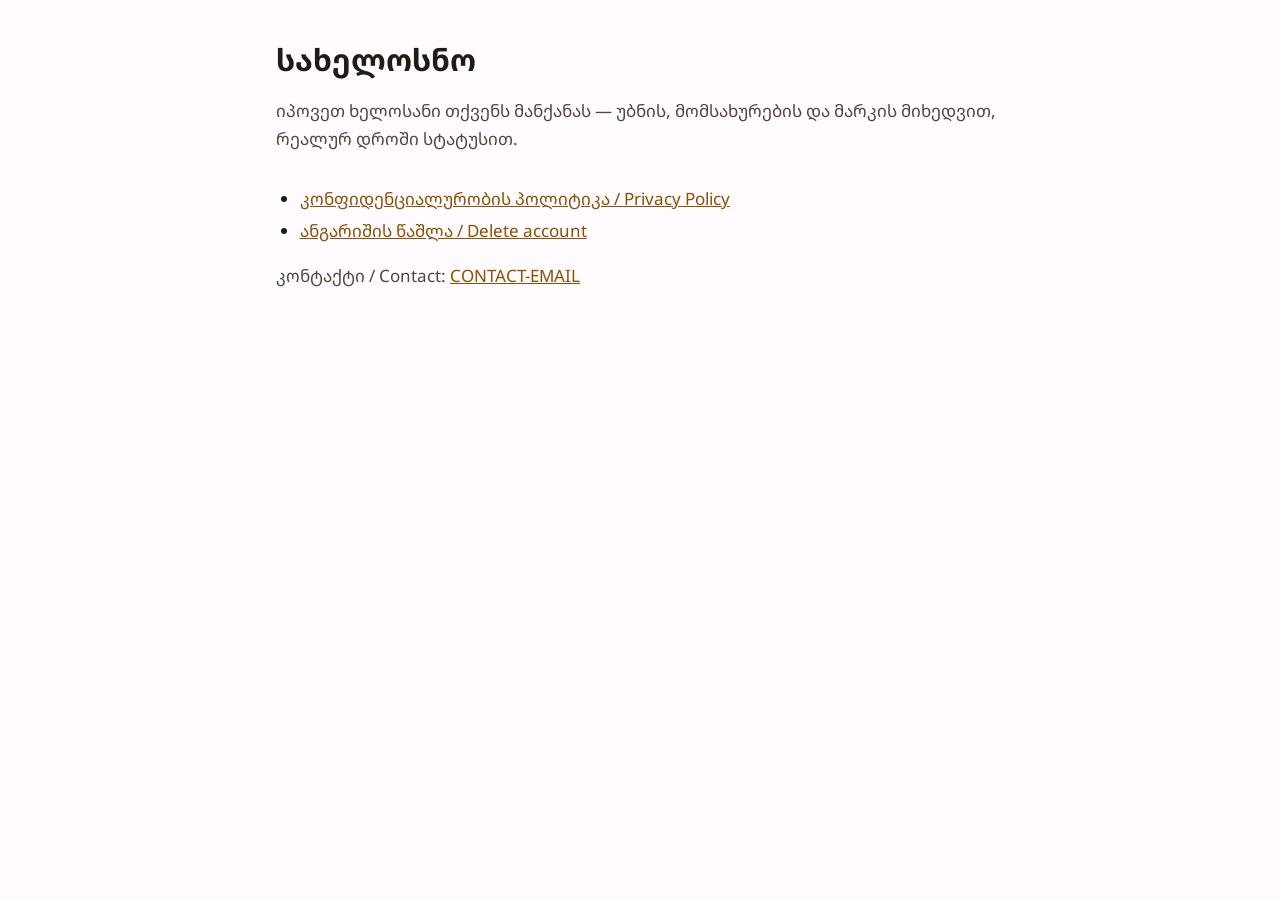
==== index.html @ 9fb82072 "Add privacy policy and account deletion pages - site/: bilingual (Georgian/English) privacy policy, " ====
<!doctype html>
<html lang="ka">
<head>
  <meta charset="utf-8">
  <meta name="viewport" content="width=device-width, initial-scale=1">
  <title>სახელოსნო</title>
  <meta name="description" content="სახელოსნო — იპოვეთ ხელოსანი თქვენს მანქანას საქართველოში">
  <link rel="preconnect" href="https://fonts.googleapis.com">
  <link rel="preconnect" href="https://fonts.gstatic.com" crossorigin>
  <link href="https://fonts.googleapis.com/css2?family=Noto+Sans+Georgian:wght@400;600;700&display=swap" rel="stylesheet">
  <link rel="stylesheet" href="style.css">
</head>
<body>
<main>
  <header>
    <h1>სახელოსნო</h1>
    <p class="muted">იპოვეთ ხელოსანი თქვენს მანქანას — უბნის, მომსახურების და მარკის მიხედვით, რეალურ დროში სტატუსით.</p>
  </header>
  <ul>
    <li><a href="privacy.html">კონფიდენციალურობის პოლიტიკა / Privacy Policy</a></li>
    <li><a href="delete-account.html">ანგარიშის წაშლა / Delete account</a></li>
  </ul>
  <p class="muted">კონტაქტი / Contact: <a href="mailto:CONTACT-EMAIL">CONTACT-EMAIL</a></p>
</main>
</body>
</html>
---- style.css ----
:root {
  --bg: #fffbff;
  --surface: #f6eee7;
  --text: #1f1b16;
  --muted: #51453a;
  --primary: #8b5000;
  --border: #d5c4b5;
  color-scheme: light dark;
}

@media (prefers-color-scheme: dark) {
  :root {
    --bg: #1f1b16;
    --surface: #2b251f;
    --text: #ece0d6;
    --muted: #d5c4b5;
    --primary: #ffb870;
    --border: #51453a;
  }
}

* {
  box-sizing: border-box;
}

body {
  margin: 0;
  background: var(--bg);
  color: var(--text);
  font-family: 'Noto Sans Georgian', system-ui, -apple-system, 'Segoe UI', sans-serif;
  font-size: 17px;
  line-height: 1.65;
}

main {
  max-width: 760px;
  margin: 0 auto;
  padding: 32px 16px 64px;
}

header {
  margin-bottom: 32px;
}

.brand {
  color: var(--primary);
  font-weight: 700;
  text-decoration: none;
}

h1 {
  font-size: 1.9rem;
  line-height: 1.3;
  margin: 8px 0 4px;
}

h2 {
  font-size: 1.25rem;
  margin: 32px 0 8px;
}

.updated,
.muted {
  color: var(--muted);
}

a {
  color: var(--primary);
}

ul,
ol {
  padding-left: 1.4em;
}

li {
  margin: 4px 0;
}

.card {
  background: var(--surface);
  border-radius: 16px;
  padding: 16px 20px;
  margin: 16px 0;
}

.lang-switch {
  display: flex;
  gap: 12px;
  margin-top: 12px;
}

hr {
  border: none;
  border-top: 1px solid var(--border);
  margin: 56px 0 32px;
}

footer {
  margin-top: 48px;
  color: var(--muted);
  font-size: 0.9rem;
}
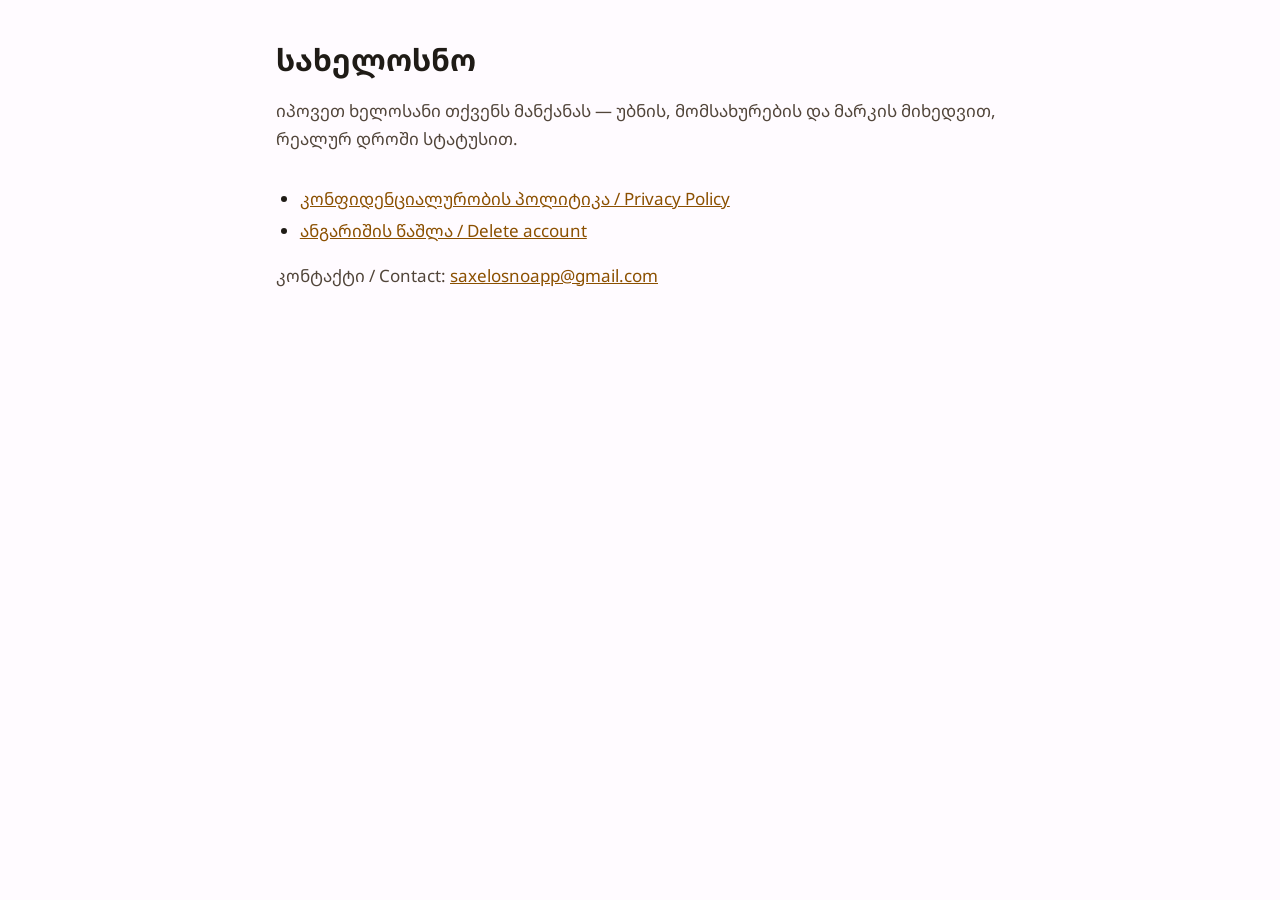
==== commit 9b1962cd: "Fill in the contact email on the website pages Co-Authored-By: Claude Opus 5.5 <noreply@anthropic.co" ====
--- a/index.html
+++ b/index.html
@@ -20,7 +20,7 @@
     <li><a href="privacy.html">კონფიდენციალურობის პოლიტიკა / Privacy Policy</a></li>
     <li><a href="delete-account.html">ანგარიშის წაშლა / Delete account</a></li>
   </ul>
-  <p class="muted">კონტაქტი / Contact: <a href="mailto:CONTACT-EMAIL">CONTACT-EMAIL</a></p>
+  <p class="muted">კონტაქტი / Contact: <a href="mailto:saxelosnoapp@gmail.com">saxelosnoapp@gmail.com</a></p>
 </main>
 </body>
 </html>
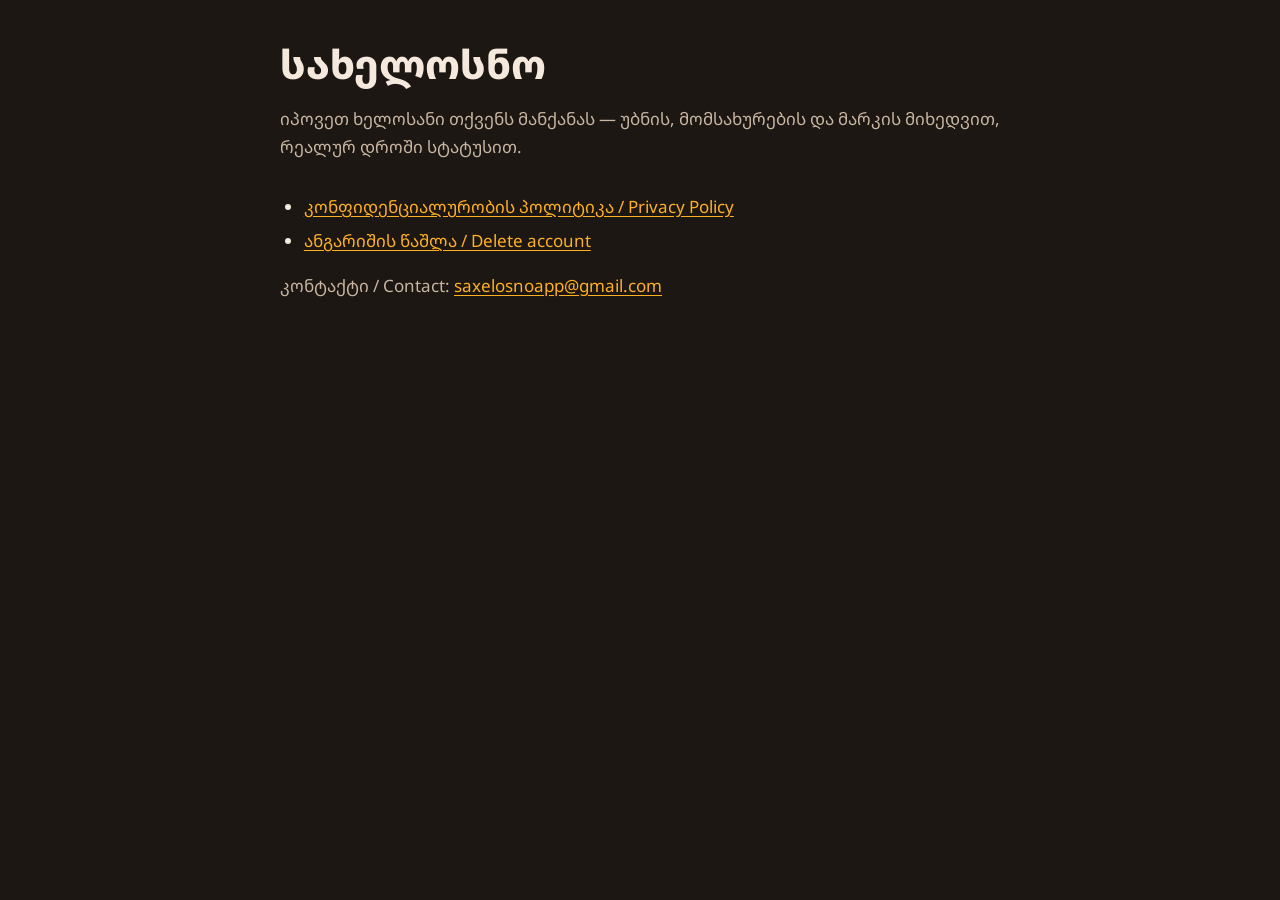
==== commit 5eba6998: "Website: keep the old home page readable until the new one goes live Co-Authored-By: Claude Opus 5.5" ====
--- a/index.html
+++ b/index.html
@@ -8,10 +8,10 @@
   <link rel="preconnect" href="https://fonts.googleapis.com">
   <link rel="preconnect" href="https://fonts.gstatic.com" crossorigin>
   <link href="https://fonts.googleapis.com/css2?family=Noto+Sans+Georgian:wght@400;600;700&display=swap" rel="stylesheet">
-  <link rel="stylesheet" href="style.css">
+  <link rel="stylesheet" href="style.css?v=5">
 </head>
 <body>
-<main>
+<main class="doc">
   <header>
     <h1>სახელოსნო</h1>
     <p class="muted">იპოვეთ ხელოსანი თქვენს მანქანას — უბნის, მომსახურების და მარკის მიხედვით, რეალურ დროში სტატუსით.</p>
--- a/style.css
+++ b/style.css
@@ -1,62 +1,645 @@
+/*
+ * saxelosno.com — the app's "night workshop" look: deep warm brown, one amber
+ * accent, cream text, Noto Sans Georgian. Shared by every page.
+ */
 :root {
-  --bg: #fffbff;
-  --surface: #f6eee7;
-  --text: #1f1b16;
-  --muted: #51453a;
-  --primary: #8b5000;
-  --border: #d5c4b5;
-  color-scheme: light dark;
-}
-
-@media (prefers-color-scheme: dark) {
-  :root {
-    --bg: #1f1b16;
-    --surface: #2b251f;
-    --text: #ece0d6;
-    --muted: #d5c4b5;
-    --primary: #ffb870;
-    --border: #51453a;
-  }
+  --bg: #1c1712;
+  --bg-deep: #140f0a;
+  --surface: #2a231c;
+  --surface-2: #342b22;
+  --line: rgba(255, 236, 214, 0.09);
+  --text: #f4e9dc;
+  --muted: #c8b6a2;
+  --amber: #ffb020;
+  --amber-soft: rgba(255, 176, 32, 0.14);
+  --on-amber: #291800;
+  --radius-sheet: 28px;
+  --radius-card: 22px;
+  --ease: cubic-bezier(0.22, 1, 0.36, 1);
+  color-scheme: dark;
 }
 
 * {
   box-sizing: border-box;
+}
+
+html {
+  scroll-behavior: smooth;
 }
 
 body {
   margin: 0;
   background: var(--bg);
   color: var(--text);
-  font-family: 'Noto Sans Georgian', system-ui, -apple-system, 'Segoe UI', sans-serif;
+  font-family: 'Noto Sans Georgian', system-ui, sans-serif;
   font-size: 17px;
   line-height: 1.65;
-}
-
-main {
+  -webkit-font-smoothing: antialiased;
+}
+
+h1,
+h2,
+h3,
+p,
+li {
+  overflow-wrap: break-word;
+  text-wrap: pretty;
+}
+
+a {
+  color: var(--amber);
+  text-underline-offset: 3px;
+}
+
+a:focus-visible,
+button:focus-visible {
+  outline: 2px solid var(--amber);
+  outline-offset: 3px;
+  border-radius: 8px;
+}
+
+img {
+  max-width: 100%;
+  display: block;
+}
+
+.wrap {
+  max-width: 1120px;
+  margin: 0 auto;
+  padding: 0 20px;
+}
+
+/* ---------- Language switch (Georgian default, English second) ---------- */
+html:not([data-lang='en']) .en,
+html[data-lang='en'] .ka {
+  display: none !important;
+}
+
+/* ---------- Top bar ---------- */
+.topbar {
+  position: sticky;
+  top: 0;
+  z-index: 10;
+  background: rgba(28, 23, 18, 0.78);
+  backdrop-filter: blur(14px) saturate(140%);
+  -webkit-backdrop-filter: blur(14px) saturate(140%);
+  border-bottom: 1px solid var(--line);
+}
+
+.topbar .wrap {
+  display: flex;
+  align-items: center;
+  justify-content: space-between;
+  gap: 16px;
+  height: 64px;
+}
+
+.wordmark {
+  display: inline-flex;
+  align-items: center;
+  gap: 10px;
+  color: var(--text);
+  font-weight: 700;
+  font-size: 1.1rem;
+  text-decoration: none;
+}
+
+.mark {
+  display: inline-grid;
+  place-items: center;
+  flex: none;
+  width: 36px;
+  height: 36px;
+  border-radius: 10px;
+  background: var(--amber);
+}
+
+.mark svg {
+  width: 22px;
+  height: 22px;
+  fill: var(--on-amber);
+}
+
+.lang {
+  display: inline-flex;
+  padding: 3px;
+  border-radius: 999px;
+  background: var(--surface);
+  border: 1px solid var(--line);
+}
+
+.lang button {
+  font: inherit;
+  font-size: 0.85rem;
+  font-weight: 600;
+  color: var(--muted);
+  background: none;
+  border: 0;
+  padding: 5px 12px;
+  border-radius: 999px;
+  cursor: pointer;
+  transition: background 0.25s var(--ease), color 0.25s var(--ease);
+}
+
+.lang button[aria-pressed='true'] {
+  background: var(--amber);
+  color: var(--on-amber);
+}
+
+/* ---------- Buttons ---------- */
+.btn {
+  display: inline-flex;
+  align-items: center;
+  justify-content: center;
+  gap: 12px;
+  min-height: 56px;
+  padding: 10px 26px;
+  border-radius: 999px;
+  font: inherit;
+  font-weight: 600;
+  text-decoration: none;
+  border: 0;
+  cursor: pointer;
+  transition: transform 0.2s var(--ease), background 0.25s var(--ease), box-shadow 0.25s var(--ease);
+}
+
+.btn:active {
+  transform: scale(0.97);
+}
+
+.btn svg {
+  width: 26px;
+  height: 26px;
+  flex: none;
+  fill: currentColor;
+}
+
+.btn-store {
+  background: var(--amber);
+  color: var(--on-amber);
+  box-shadow: 0 10px 30px -10px rgba(255, 176, 32, 0.55);
+}
+
+.btn-store:hover {
+  box-shadow: 0 14px 38px -10px rgba(255, 176, 32, 0.75);
+}
+
+.btn-store .stack {
+  display: grid;
+  line-height: 1.2;
+  text-align: left;
+}
+
+.btn-store .stack small {
+  font-size: 0.72rem;
+  font-weight: 500;
+  opacity: 0.8;
+}
+
+.btn-store .stack strong {
+  font-size: 1.05rem;
+}
+
+/* Not published yet: same shape, quieter, not clickable. */
+.btn-store[aria-disabled='true'] {
+  cursor: default;
+  background: var(--surface-2);
+  color: var(--text);
+  box-shadow: inset 0 0 0 1px var(--line);
+}
+
+.btn-store[aria-disabled='true'] svg {
+  fill: var(--amber);
+}
+
+.btn-ghost {
+  background: transparent;
+  color: var(--text);
+  box-shadow: inset 0 0 0 1px var(--line);
+}
+
+.btn-ghost:hover {
+  background: var(--surface);
+}
+
+/* ---------- Hero ---------- */
+.hero {
+  position: relative;
+  overflow: hidden;
+  padding: 56px 0 72px;
+}
+
+/* Warm workshop-lamp glow behind the phone. */
+.hero::before {
+  content: '';
+  position: absolute;
+  width: 760px;
+  height: 760px;
+  right: -180px;
+  top: -120px;
+  background: radial-gradient(closest-side, rgba(255, 176, 32, 0.28), rgba(255, 176, 32, 0.06) 55%, transparent 72%);
+  pointer-events: none;
+}
+
+.hero .wrap {
+  position: relative;
+  display: grid;
+  gap: 48px;
+  align-items: center;
+}
+
+.eyebrow {
+  display: inline-flex;
+  align-items: center;
+  gap: 8px;
+  margin: 0 0 18px;
+  padding: 6px 14px;
+  border-radius: 999px;
+  background: var(--amber-soft);
+  color: var(--amber);
+  font-size: 0.85rem;
+  font-weight: 600;
+}
+
+.hero h1 {
+  margin: 0;
+  font-size: clamp(2.6rem, 9vw, 4.3rem);
+  font-weight: 800;
+  line-height: 1.05;
+  letter-spacing: -0.01em;
+}
+
+.hero h1 em {
+  font-style: normal;
+  color: var(--amber);
+}
+
+.hero .lead {
+  max-width: 34ch;
+  margin: 22px 0 32px;
+  color: var(--muted);
+  font-size: clamp(1.05rem, 2.4vw, 1.25rem);
+}
+
+.cta-row {
+  display: flex;
+  flex-wrap: wrap;
+  gap: 12px;
+}
+
+.fine {
+  margin: 16px 0 0;
+  color: var(--muted);
+  font-size: 0.9rem;
+}
+
+/* ---------- Phone frame around real app screenshots ---------- */
+.phone {
+  position: relative;
+  width: min(300px, 78vw);
+  aspect-ratio: 600 / 1250;
+  padding: 9px;
+  border-radius: 46px;
+  background: linear-gradient(160deg, #3a3027, #0f0b07);
+  box-shadow: 0 40px 80px -30px rgba(0, 0, 0, 0.75), inset 0 0 0 1px rgba(255, 236, 214, 0.08);
+}
+
+.phone img {
+  width: 100%;
+  height: 100%;
+  object-fit: cover;
+  border-radius: 38px;
+}
+
+.hero-visual {
+  position: relative;
+  display: flex;
+  justify-content: center;
+}
+
+.hero-visual .phone {
+  animation: float 7s ease-in-out infinite;
+}
+
+@keyframes float {
+  50% {
+    transform: translateY(-10px);
+  }
+}
+
+/* ---------- Sections ---------- */
+section {
+  padding: 72px 0;
+}
+
+.section-head {
+  max-width: 640px;
+  margin-bottom: 40px;
+}
+
+.section-head h2 {
+  margin: 0 0 10px;
+  font-size: clamp(1.8rem, 5vw, 2.8rem);
+  font-weight: 800;
+  line-height: 1.15;
+}
+
+.section-head p {
+  margin: 0;
+  color: var(--muted);
+  font-size: 1.1rem;
+}
+
+.kicker {
+  margin: 0 0 10px;
+  color: var(--amber);
+  font-size: 0.85rem;
+  font-weight: 700;
+  letter-spacing: 0.06em;
+  text-transform: uppercase;
+}
+
+/* Audience blocks: features on one side, the app on the other. */
+.audience {
+  display: grid;
+  gap: 40px;
+  align-items: center;
+  overflow: hidden;
+  padding: 28px 22px;
+  border-radius: var(--radius-sheet);
+  background: var(--surface);
+  border: 1px solid var(--line);
+}
+
+/* Grid items may shrink below their content (the screenshots), so nothing overflows. */
+.audience > * {
+  min-width: 0;
+}
+
+.audience + .audience {
+  margin-top: 24px;
+}
+
+.audience h3 {
+  margin: 0 0 6px;
+  font-size: clamp(1.5rem, 4vw, 2rem);
+  font-weight: 800;
+}
+
+.audience > div > p {
+  margin: 0 0 24px;
+  color: var(--muted);
+}
+
+.features {
+  display: grid;
+  gap: 18px;
+  margin: 0;
+  padding: 0;
+  list-style: none;
+}
+
+.features li {
+  display: grid;
+  grid-template-columns: 44px 1fr;
+  gap: 14px;
+  align-items: start;
+}
+
+.features .ico {
+  display: grid;
+  place-items: center;
+  width: 44px;
+  height: 44px;
+  border-radius: 14px;
+  background: var(--amber-soft);
+}
+
+.features .ico svg {
+  width: 24px;
+  height: 24px;
+  fill: var(--amber);
+}
+
+.features strong {
+  display: block;
+  font-size: 1.05rem;
+  line-height: 1.4;
+}
+
+/* The description under each feature title (not the title's own language spans). */
+.features li > div > span {
+  color: var(--muted);
+  font-size: 0.97rem;
+}
+
+.shots {
+  display: flex;
+  justify-content: center;
+  align-items: flex-end;
+}
+
+.shots .phone {
+  width: min(250px, 44vw);
+  border-radius: 34px;
+  padding: 7px;
+}
+
+.shots .phone img {
+  border-radius: 28px;
+}
+
+.shots .phone + .phone {
+  margin-left: -9vw;
+  margin-bottom: -28px;
+  transform: rotate(4deg);
+}
+
+/* A cropped top-of-screen view, fading out at the bottom. */
+.shots .phone-top,
+.phone-top {
+  width: min(320px, 100%);
+  padding: 9px 9px 0;
+  border-radius: 46px 46px 0 0;
+  background: linear-gradient(160deg, #3a3027, #0f0b07);
+  -webkit-mask-image: linear-gradient(#000 70%, transparent);
+  mask-image: linear-gradient(#000 70%, transparent);
+}
+
+.shots .phone-top img,
+.phone-top img {
+  border-radius: 38px 38px 0 0;
+}
+
+/* ---------- How it works ---------- */
+.steps {
+  display: grid;
+  gap: 16px;
+  margin: 0;
+  padding: 0;
+  list-style: none;
+  counter-reset: step;
+}
+
+.steps li {
+  counter-increment: step;
+  padding: 28px;
+  border-radius: var(--radius-card);
+  background: var(--surface);
+  border: 1px solid var(--line);
+}
+
+.steps li::before {
+  content: counter(step, decimal-leading-zero);
+  display: block;
+  margin-bottom: 14px;
+  color: var(--amber);
+  font-size: 2.4rem;
+  font-weight: 800;
+  line-height: 1;
+}
+
+.steps h3 {
+  margin: 0 0 6px;
+  font-size: 1.25rem;
+}
+
+.steps p {
+  margin: 0;
+  color: var(--muted);
+}
+
+/* ---------- Download band ---------- */
+.download {
+  position: relative;
+  overflow: hidden;
+  display: grid;
+  gap: 24px;
+  justify-items: start;
+  padding: 48px 36px;
+  border-radius: var(--radius-sheet);
+  background: var(--amber);
+  color: var(--on-amber);
+}
+
+/* The app's car-wrench mark, large and faint, in the corner. */
+.download .bg-mark {
+  position: absolute;
+  right: -50px;
+  bottom: -80px;
+  width: 320px;
+  height: 320px;
+  fill: var(--on-amber);
+  opacity: 0.1;
+  pointer-events: none;
+}
+
+.download > :not(.bg-mark) {
+  position: relative;
+}
+
+.download h2 {
+  margin: 0;
+  font-size: clamp(1.8rem, 5vw, 2.8rem);
+  font-weight: 800;
+  line-height: 1.15;
+}
+
+.download p {
+  margin: -12px 0 0;
+  max-width: 44ch;
+}
+
+.download .btn-store {
+  background: var(--on-amber);
+  color: #ffe1a6;
+  box-shadow: none;
+}
+
+.download .btn-store[aria-disabled='true'] {
+  background: rgba(41, 24, 0, 0.12);
+  color: var(--on-amber);
+  box-shadow: inset 0 0 0 1px rgba(41, 24, 0, 0.25);
+}
+
+.download .btn-store[aria-disabled='true'] svg {
+  fill: var(--on-amber);
+}
+
+/* ---------- Footer ---------- */
+.site-footer {
+  padding: 40px 0 56px;
+  border-top: 1px solid var(--line);
+  color: var(--muted);
+  font-size: 0.92rem;
+}
+
+.site-footer .wrap {
+  display: flex;
+  flex-wrap: wrap;
+  gap: 16px 32px;
+  align-items: center;
+  justify-content: space-between;
+}
+
+.site-footer nav {
+  display: flex;
+  flex-wrap: wrap;
+  gap: 8px 22px;
+}
+
+.site-footer a {
+  color: var(--text);
+  text-decoration: none;
+}
+
+.site-footer a:hover {
+  color: var(--amber);
+}
+
+/* ---------- Scroll reveal ---------- */
+.reveal {
+  opacity: 0;
+  transform: translateY(18px);
+  transition: opacity 0.7s var(--ease), transform 0.7s var(--ease);
+}
+
+.reveal.in {
+  opacity: 1;
+  transform: none;
+}
+
+/* ---------- Document pages (privacy, deletion, share link) ---------- */
+.doc {
   max-width: 760px;
   margin: 0 auto;
-  padding: 32px 16px 64px;
-}
-
-header {
+  padding: 40px 20px 72px;
+}
+
+.doc header {
   margin-bottom: 32px;
 }
 
-.brand {
-  color: var(--primary);
-  font-weight: 700;
-  text-decoration: none;
-}
-
-h1 {
-  font-size: 1.9rem;
-  line-height: 1.3;
-  margin: 8px 0 4px;
-}
-
-h2 {
-  font-size: 1.25rem;
-  margin: 32px 0 8px;
+.doc h1 {
+  /* Long Georgian words like კონფიდენციალურობის need room on phones. */
+  font-size: clamp(1.7rem, 6vw, 2.5rem);
+  font-weight: 800;
+  line-height: 1.2;
+  margin: 0 0 8px;
+}
+
+.doc h2 {
+  font-size: 1.3rem;
+  margin: 36px 0 8px;
+}
+
+.doc ul,
+.doc ol {
+  padding-left: 1.4em;
+}
+
+.doc li {
+  margin: 6px 0;
 }
 
 .updated,
@@ -64,23 +647,11 @@
   color: var(--muted);
 }
 
-a {
-  color: var(--primary);
-}
-
-ul,
-ol {
-  padding-left: 1.4em;
-}
-
-li {
-  margin: 4px 0;
-}
-
 .card {
   background: var(--surface);
-  border-radius: 16px;
-  padding: 16px 20px;
+  border: 1px solid var(--line);
+  border-radius: var(--radius-card);
+  padding: 18px 22px;
   margin: 16px 0;
 }
 
@@ -90,14 +661,68 @@
   margin-top: 12px;
 }
 
-hr {
+.doc hr {
   border: none;
-  border-top: 1px solid var(--border);
+  border-top: 1px solid var(--line);
   margin: 56px 0 32px;
 }
 
-footer {
+.doc footer {
   margin-top: 48px;
   color: var(--muted);
   font-size: 0.9rem;
 }
+
+/* ---------- Wider screens ---------- */
+@media (min-width: 900px) {
+  .hero {
+    padding: 88px 0 104px;
+  }
+
+  .hero .wrap {
+    grid-template-columns: 1.15fr 0.85fr;
+  }
+
+  .audience {
+    grid-template-columns: 1fr 1fr;
+    padding: 48px 56px;
+  }
+
+  .audience.flip > :first-child {
+    order: 2;
+  }
+
+  .shots .phone + .phone {
+    margin-left: -60px;
+  }
+
+  .steps {
+    grid-template-columns: repeat(3, 1fr);
+  }
+
+  .download {
+    grid-template-columns: 1fr auto;
+    align-items: center;
+    padding: 56px 64px;
+  }
+
+  .download p {
+    margin: 8px 0 0;
+  }
+}
+
+@media (prefers-reduced-motion: reduce) {
+  html {
+    scroll-behavior: auto;
+  }
+
+  .hero-visual .phone {
+    animation: none;
+  }
+
+  .reveal {
+    opacity: 1;
+    transform: none;
+    transition: none;
+  }
+}
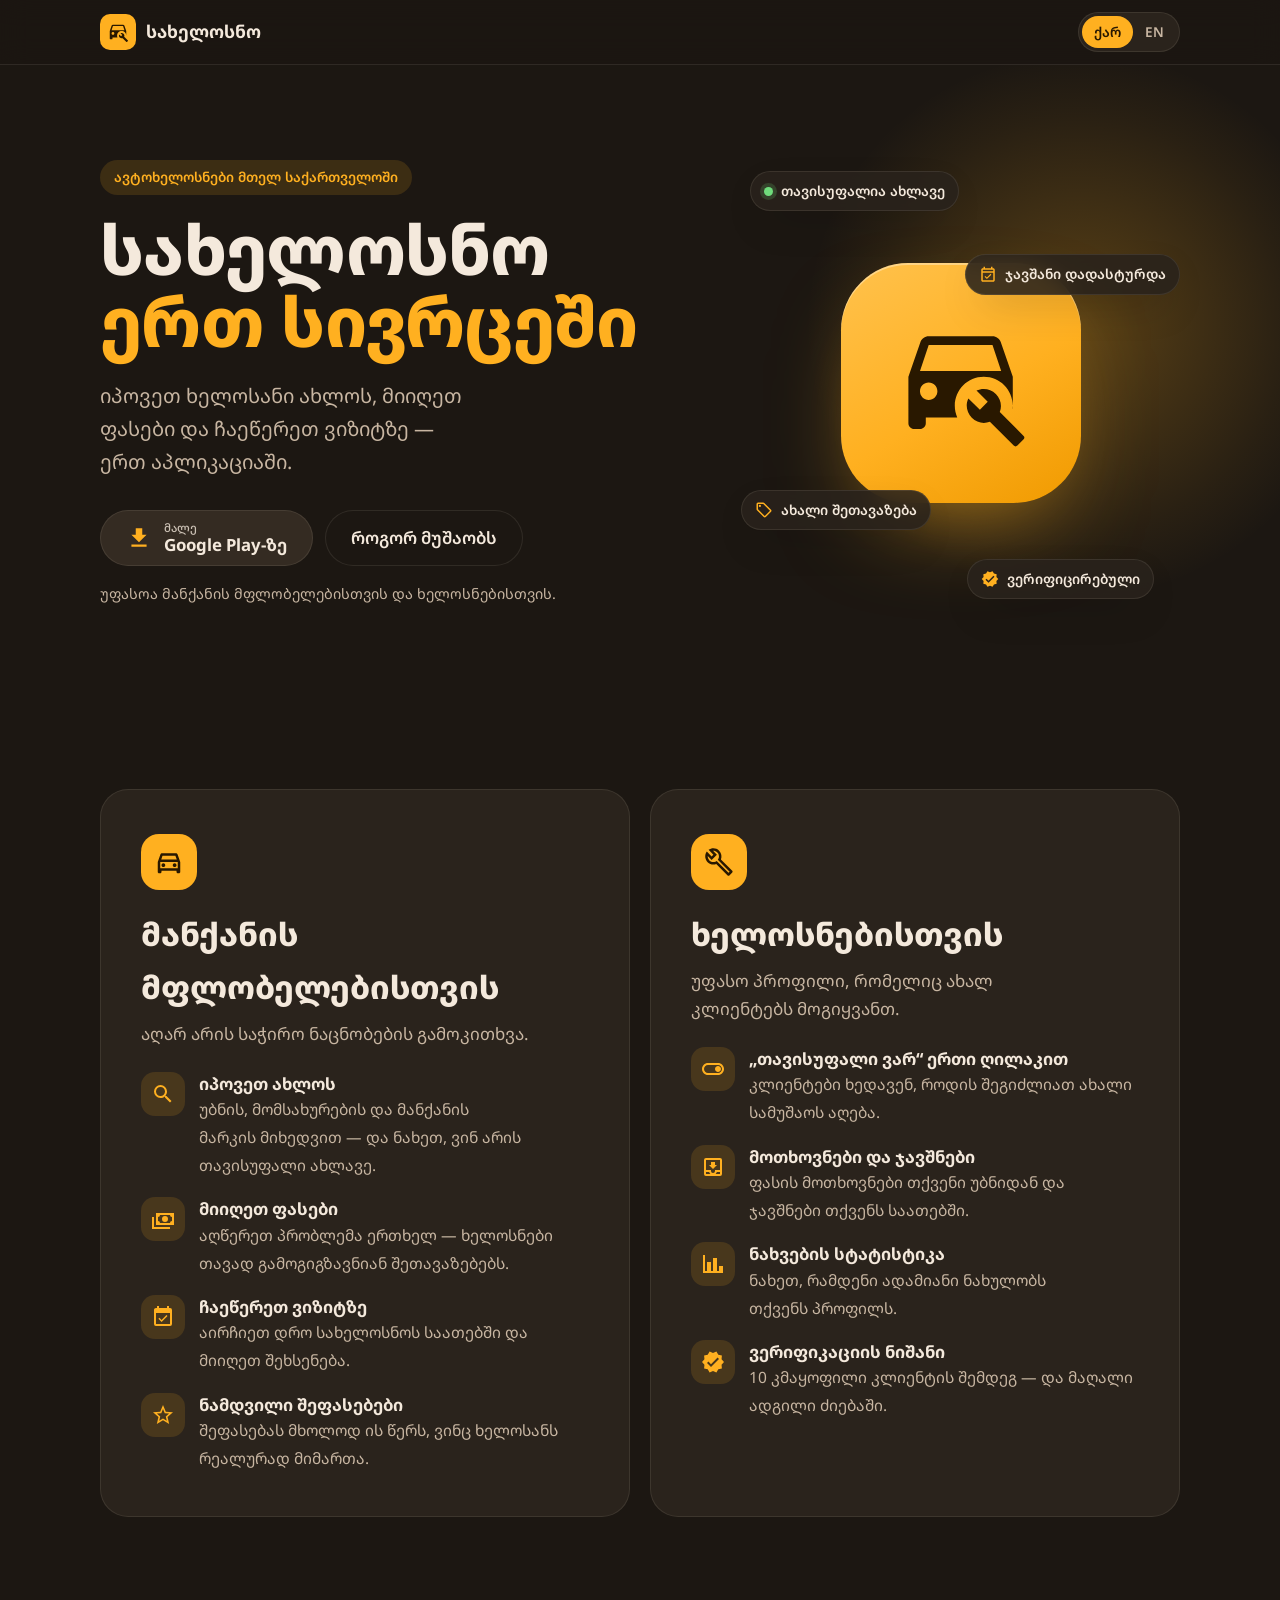
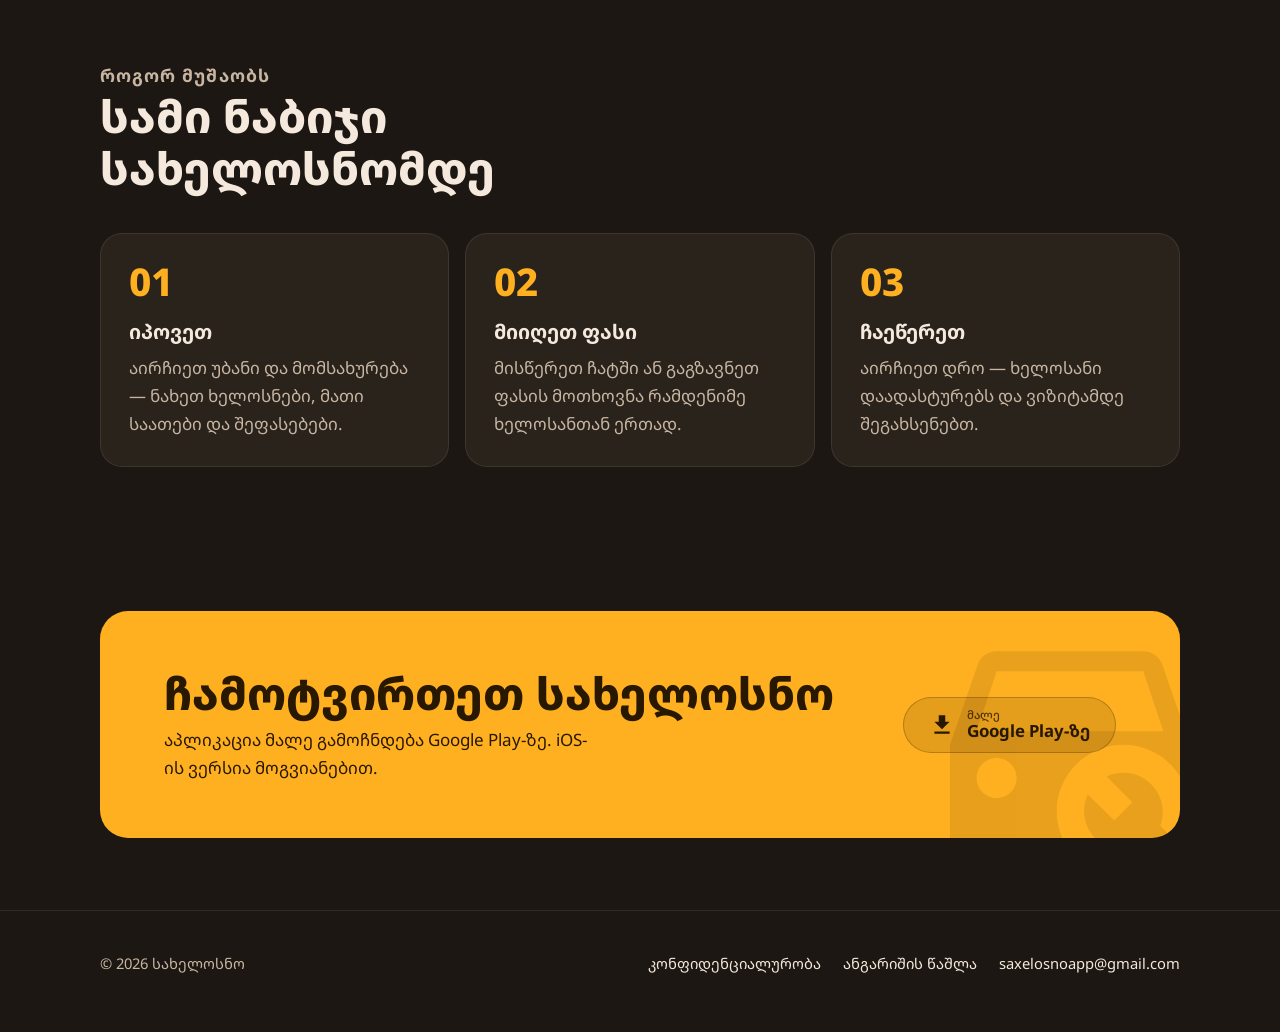
==== commit d9a535ec: "Website: make the new design the home page Co-Authored-By: Claude Opus 5.5 <noreply@anthropic.com>" ====
--- a/index.html
+++ b/index.html
@@ -3,24 +3,264 @@
 <head>
   <meta charset="utf-8">
   <meta name="viewport" content="width=device-width, initial-scale=1">
-  <title>სახელოსნო</title>
-  <meta name="description" content="სახელოსნო — იპოვეთ ხელოსანი თქვენს მანქანას საქართველოში">
+  <title>სახელოსნო — ავტოხელოსნები ერთ სივრცეში</title>
+  <meta name="description" content="იპოვეთ ავტოხელოსანი ახლოს, მიიღეთ ფასები და ჩაეწერეთ ვიზიტზე. Find a car mechanic nearby in Georgia, get prices and book a visit.">
+  <meta name="theme-color" content="#1c1712">
+  <meta property="og:title" content="სახელოსნო — ავტოხელოსნები ერთ სივრცეში">
+  <meta property="og:description" content="იპოვეთ ავტოხელოსანი ახლოს, მიიღეთ ფასები და ჩაეწერეთ ვიზიტზე.">
+  <meta property="og:image" content="https://saxelosno.com/img/og.png">
+  <meta property="og:url" content="https://saxelosno.com/">
+  <link rel="icon" href="img/apple-touch-icon.png">
+  <link rel="apple-touch-icon" href="img/apple-touch-icon.png">
   <link rel="preconnect" href="https://fonts.googleapis.com">
   <link rel="preconnect" href="https://fonts.gstatic.com" crossorigin>
-  <link href="https://fonts.googleapis.com/css2?family=Noto+Sans+Georgian:wght@400;600;700&display=swap" rel="stylesheet">
-  <link rel="stylesheet" href="style.css?v=5">
+  <link href="https://fonts.googleapis.com/css2?family=Noto+Sans+Georgian:wght@400;500;600;700;800&display=swap" rel="stylesheet">
+  <link rel="stylesheet" href="style.css?v=6">
+  <script>
+    // Georgian by default; English if chosen before or asked for with ?lang=en.
+    (function () {
+      var lang = new URLSearchParams(location.search).get('lang');
+      try { lang = lang || localStorage.getItem('lang'); } catch (e) {}
+      if (lang === 'en') { document.documentElement.dataset.lang = 'en'; document.documentElement.lang = 'en'; }
+    })();
+  </script>
 </head>
 <body>
-<main class="doc">
-  <header>
-    <h1>სახელოსნო</h1>
-    <p class="muted">იპოვეთ ხელოსანი თქვენს მანქანას — უბნის, მომსახურების და მარკის მიხედვით, რეალურ დროში სტატუსით.</p>
-  </header>
-  <ul>
-    <li><a href="privacy.html">კონფიდენციალურობის პოლიტიკა / Privacy Policy</a></li>
-    <li><a href="delete-account.html">ანგარიშის წაშლა / Delete account</a></li>
-  </ul>
-  <p class="muted">კონტაქტი / Contact: <a href="mailto:saxelosnoapp@gmail.com">saxelosnoapp@gmail.com</a></p>
+
+<header class="topbar">
+  <div class="wrap">
+    <a class="wordmark" href="./">
+      <span class="mark" aria-hidden="true"><svg viewBox="0 0 24 24"><path d="M20.96 16.45C20.97 16.3 21 16.15 21 16V16.5L20.96 16.45M11 16C11 16.71 11.15 17.39 11.42 18H6V19C6 19.55 5.55 20 5 20H4C3.45 20 3 19.55 3 19V11L5.08 5C5.28 4.42 5.84 4 6.5 4H17.5C18.16 4 18.72 4.42 18.92 5L21 11V16C21 13.24 18.76 11 16 11S11 13.24 11 16M8 13.5C8 12.67 7.33 12 6.5 12S5 12.67 5 13.5 5.67 15 6.5 15 8 14.33 8 13.5M19 10L17.5 5.5H6.5L5 10H19M22.87 21.19L18.76 17.08C19.17 16.04 18.94 14.82 18.08 13.97C17.18 13.06 15.83 12.88 14.74 13.38L16.68 15.32L15.33 16.68L13.34 14.73C12.8 15.82 13.05 17.17 13.93 18.08C14.79 18.94 16 19.16 17.05 18.76L21.16 22.86C21.34 23.05 21.61 23.05 21.79 22.86L22.83 21.83C23.05 21.65 23.05 21.33 22.87 21.19Z"/></svg></span>
+      <span class="ka">სახელოსნო</span><span class="en">Saxelosno</span>
+    </a>
+    <div class="lang" role="group" aria-label="Language">
+      <button type="button" data-set-lang="ka" aria-pressed="true">ქარ</button>
+      <button type="button" data-set-lang="en" aria-pressed="false">EN</button>
+    </div>
+  </div>
+</header>
+
+<main>
+  <section class="hero">
+    <div class="wrap">
+      <div>
+        <p class="eyebrow">
+          <span class="ka">ავტოხელოსნები მთელ საქართველოში</span>
+          <span class="en">Car mechanics across Georgia</span>
+        </p>
+        <h1>
+          <span class="ka">სახელოსნო<br><em>ერთ სივრცეში</em></span>
+          <span class="en">Every workshop<br><em>in one place</em></span>
+        </h1>
+        <p class="lead">
+          <span class="ka">იპოვეთ ხელოსანი ახლოს, მიიღეთ ფასები და ჩაეწერეთ ვიზიტზე — ერთ აპლიკაციაში.</span>
+          <span class="en">Find a mechanic nearby, get prices and book a visit — all in one app.</span>
+        </p>
+        <div class="cta-row">
+          <!-- STORE: when the app is live, replace with <a class="btn btn-store" href="https://play.google.com/store/apps/details?id=com.saxelosno.app"> and drop aria-disabled. -->
+          <span class="btn btn-store" aria-disabled="true">
+            <svg viewBox="0 0 24 24" aria-hidden="true"><path d="M5,20H19V18H5M19,9H15V3H9V9H5L12,16L19,9Z"/></svg>
+            <span class="stack">
+              <small><span class="ka">მალე</span><span class="en">Coming soon to</span></small>
+              <strong><span class="ka">Google Play-ზე</span><span class="en">Google Play</span></strong>
+            </span>
+          </span>
+          <a class="btn btn-ghost" href="#how">
+            <span class="ka">როგორ მუშაობს</span><span class="en">How it works</span>
+          </a>
+        </div>
+        <p class="fine">
+          <span class="ka">უფასოა მანქანის მფლობელებისთვის და ხელოსნებისთვის.</span>
+          <span class="en">Free for car owners and mechanics.</span>
+        </p>
+      </div>
+      <div class="hero-visual" aria-hidden="true">
+        <div class="emblem">
+          <svg viewBox="0 0 24 24"><path d="M20.96 16.45C20.97 16.3 21 16.15 21 16V16.5L20.96 16.45M11 16C11 16.71 11.15 17.39 11.42 18H6V19C6 19.55 5.55 20 5 20H4C3.45 20 3 19.55 3 19V11L5.08 5C5.28 4.42 5.84 4 6.5 4H17.5C18.16 4 18.72 4.42 18.92 5L21 11V16C21 13.24 18.76 11 16 11S11 13.24 11 16M8 13.5C8 12.67 7.33 12 6.5 12S5 12.67 5 13.5 5.67 15 6.5 15 8 14.33 8 13.5M19 10L17.5 5.5H6.5L5 10H19M22.87 21.19L18.76 17.08C19.17 16.04 18.94 14.82 18.08 13.97C17.18 13.06 15.83 12.88 14.74 13.38L16.68 15.32L15.33 16.68L13.34 14.73C12.8 15.82 13.05 17.17 13.93 18.08C14.79 18.94 16 19.16 17.05 18.76L21.16 22.86C21.34 23.05 21.61 23.05 21.79 22.86L22.83 21.83C23.05 21.65 23.05 21.33 22.87 21.19Z"/></svg>
+        </div>
+        <span class="chip chip-a"><i class="dot"></i><span class="ka">თავისუფალია ახლავე</span><span class="en">Available now</span></span>
+        <span class="chip chip-b"><svg viewBox="0 0 24 24"><path d="M19 3H18V1H16V3H8V1H6V3H5C3.9 3 3 3.9 3 5V19C3 20.11 3.9 21 5 21H19C20.11 21 21 20.11 21 19V5C21 3.9 20.11 3 19 3M19 19H5V9H19V19M5 7V5H19V7H5M10.56 17.46L16.5 11.53L15.43 10.47L10.56 15.34L8.45 13.23L7.39 14.29L10.56 17.46Z"/></svg><span class="ka">ჯავშანი დადასტურდა</span><span class="en">Booking confirmed</span></span>
+        <span class="chip chip-c"><svg viewBox="0 0 24 24"><path d="M21.41 11.58L12.41 2.58A2 2 0 0 0 11 2H4A2 2 0 0 0 2 4V11A2 2 0 0 0 2.59 12.42L11.59 21.42A2 2 0 0 0 13 22A2 2 0 0 0 14.41 21.41L21.41 14.41A2 2 0 0 0 22 13A2 2 0 0 0 21.41 11.58M13 20L4 11V4H11L20 13M6.5 5A1.5 1.5 0 1 1 5 6.5A1.5 1.5 0 0 1 6.5 5Z"/></svg><span class="ka">ახალი შეთავაზება</span><span class="en">New price offer</span></span>
+        <span class="chip chip-d"><svg viewBox="0 0 24 24"><path d="M23,12L20.56,9.22L20.9,5.54L17.29,4.72L15.4,1.54L12,3L8.6,1.54L6.71,4.72L3.1,5.53L3.44,9.21L1,12L3.44,14.78L3.1,18.47L6.71,19.29L8.6,22.47L12,21L15.4,22.46L17.29,19.28L20.9,18.46L20.56,14.78L23,12M10,17L6,13L7.41,11.59L10,14.17L16.59,7.58L18,9L10,17Z"/></svg><span class="ka">ვერიფიცირებული</span><span class="en">Verified</span></span>
+      </div>
+    </div>
+  </section>
+
+  <section id="features">
+    <div class="wrap">
+
+      <div class="audiences">
+      <div class="audience reveal">
+        <div>
+          <span class="audience-ico"><svg viewBox="0 0 24 24" aria-hidden="true"><path d="M18.9 6C18.7 5.4 18.1 5 17.5 5H6.5C5.8 5 5.3 5.4 5.1 6L3 12V20C3 20.5 3.5 21 4 21H5C5.6 21 6 20.5 6 20V19H18V20C18 20.5 18.5 21 19 21H20C20.5 21 21 20.5 21 20V12L18.9 6M6.8 7H17.1L18.2 10H5.8L6.8 7M19 17H5V12H19V17M7.5 13C8.3 13 9 13.7 9 14.5S8.3 16 7.5 16 6 15.3 6 14.5 6.7 13 7.5 13M16.5 13C17.3 13 18 13.7 18 14.5S17.3 16 16.5 16C15.7 16 15 15.3 15 14.5S15.7 13 16.5 13Z"/></svg></span>
+          <h3><span class="ka">მანქანის მფლობელებისთვის</span><span class="en">For car owners</span></h3>
+          <p><span class="ka">აღარ არის საჭირო ნაცნობების გამოკითხვა.</span><span class="en">No more asking around for a good mechanic.</span></p>
+          <ul class="features">
+            <li>
+              <span class="ico"><svg viewBox="0 0 24 24" aria-hidden="true"><path d="M9.5,3A6.5,6.5 0 0,1 16,9.5C16,11.11 15.41,12.59 14.44,13.73L14.71,14H15.5L20.5,19L19,20.5L14,15.5V14.71L13.73,14.44C12.59,15.41 11.11,16 9.5,16A6.5,6.5 0 0,1 3,9.5A6.5,6.5 0 0,1 9.5,3M9.5,5C7,5 5,7 5,9.5C5,12 7,14 9.5,14C12,14 14,12 14,9.5C14,7 12,5 9.5,5Z"/></svg></span>
+              <div>
+                <strong><span class="ka">იპოვეთ ახლოს</span><span class="en">Find one nearby</span></strong>
+                <span class="ka">უბნის, მომსახურების და მანქანის მარკის მიხედვით — და ნახეთ, ვინ არის თავისუფალი ახლავე.</span>
+                <span class="en">By area, service and car brand — and see who's available right now.</span>
+              </div>
+            </li>
+            <li>
+              <span class="ico"><svg viewBox="0 0 24 24" aria-hidden="true"><path d="M5,6H23V18H5V6M14,9A3,3 0 0,1 17,12A3,3 0 0,1 14,15A3,3 0 0,1 11,12A3,3 0 0,1 14,9M9,8A2,2 0 0,1 7,10V14A2,2 0 0,1 9,16H19A2,2 0 0,1 21,14V10A2,2 0 0,1 19,8H9M1,10H3V20H19V22H1V10Z"/></svg></span>
+              <div>
+                <strong><span class="ka">მიიღეთ ფასები</span><span class="en">Get prices</span></strong>
+                <span class="ka">აღწერეთ პრობლემა ერთხელ — ხელოსნები თავად გამოგიგზავნიან შეთავაზებებს.</span>
+                <span class="en">Describe the problem once and mechanics send you their offers.</span>
+              </div>
+            </li>
+            <li>
+              <span class="ico"><svg viewBox="0 0 24 24" aria-hidden="true"><path d="M19,19H5V8H19M19,3H18V1H16V3H8V1H6V3H5C3.89,3 3,3.9 3,5V19A2,2 0 0,0 5,21H19A2,2 0 0,0 21,19V5A2,2 0 0,0 19,3M16.53,11.06L15.47,10L10.59,14.88L8.47,12.76L7.41,13.82L10.59,17L16.53,11.06Z"/></svg></span>
+              <div>
+                <strong><span class="ka">ჩაეწერეთ ვიზიტზე</span><span class="en">Book a visit</span></strong>
+                <span class="ka">აირჩიეთ დრო სახელოსნოს საათებში და მიიღეთ შეხსენება.</span>
+                <span class="en">Pick a time within the workshop's hours and get a reminder.</span>
+              </div>
+            </li>
+            <li>
+              <span class="ico"><svg viewBox="0 0 24 24" aria-hidden="true"><path d="M12,15.39L8.24,17.66L9.23,13.38L5.91,10.5L10.29,10.13L12,6.09L13.71,10.13L18.09,10.5L14.77,13.38L15.76,17.66M22,9.24L14.81,8.63L12,2L9.19,8.63L2,9.24L7.45,13.97L5.82,21L12,17.27L18.18,21L16.54,13.97L22,9.24Z"/></svg></span>
+              <div>
+                <strong><span class="ka">ნამდვილი შეფასებები</span><span class="en">Real reviews</span></strong>
+                <span class="ka">შეფასებას მხოლოდ ის წერს, ვინც ხელოსანს რეალურად მიმართა.</span>
+                <span class="en">Only people who actually used a mechanic can review them.</span>
+              </div>
+            </li>
+          </ul>
+        </div>
+      </div>
+
+      <div class="audience reveal">
+        <div>
+          <span class="audience-ico"><svg viewBox="0 0 24 24" aria-hidden="true"><path d="M22.61,19L13.53,9.91C14.46,7.57 14,4.81 12.09,2.91C9.79,0.61 6.21,0.4 3.66,2.26L7.5,6.11L6.08,7.5L2.25,3.69C0.39,6.23 0.6,9.82 2.9,12.11C4.76,13.97 7.47,14.46 9.79,13.59L18.9,22.7C19.29,23.09 19.92,23.09 20.31,22.7L22.61,20.4C23,20 23,19.39 22.61,19M19.61,20.59L10.15,11.13C9.54,11.58 8.86,11.85 8.15,11.95C6.79,12.15 5.36,11.74 4.32,10.7C3.37,9.76 2.93,8.5 3,7.26L6.09,10.35L10.33,6.11L7.24,3C8.5,2.95 9.73,3.39 10.68,4.33C11.76,5.41 12.17,6.9 11.92,8.29C11.8,9 11.5,9.66 11.04,10.25L20.5,19.7L19.61,20.59Z"/></svg></span>
+          <h3><span class="ka">ხელოსნებისთვის</span><span class="en">For mechanics</span></h3>
+          <p><span class="ka">უფასო პროფილი, რომელიც ახალ კლიენტებს მოგიყვანთ.</span><span class="en">A free profile that brings you new customers.</span></p>
+          <ul class="features">
+            <li>
+              <span class="ico"><svg viewBox="0 0 24 24" aria-hidden="true"><path d="M17 6H7C3.69 6 1 8.69 1 12S3.69 18 7 18H17C20.31 18 23 15.31 23 12S20.31 6 17 6M17 16H7C4.79 16 3 14.21 3 12S4.79 8 7 8H17C19.21 8 21 9.79 21 12S19.21 16 17 16M17 9C15.34 9 14 10.34 14 12S15.34 15 17 15 20 13.66 20 12 18.66 9 17 9Z"/></svg></span>
+              <div>
+                <strong><span class="ka">„თავისუფალი ვარ“ ერთი ღილაკით</span><span class="en">“Available” with one switch</span></strong>
+                <span class="ka">კლიენტები ხედავენ, როდის შეგიძლიათ ახალი სამუშაოს აღება.</span>
+                <span class="en">Customers see when you can take on new work.</span>
+              </div>
+            </li>
+            <li>
+              <span class="ico"><svg viewBox="0 0 24 24" aria-hidden="true"><path d="M19 3H5A2 2 0 0 0 3 5V19A2 2 0 0 0 5 21H19A2 2 0 0 0 21 19V5A2 2 0 0 0 19 3M5 19V17H8.13A4.13 4.13 0 0 0 9.4 19M19 19H14.6A4.13 4.13 0 0 0 15.87 17H19M19 15H14V16A2 2 0 0 1 10 16V15H5V5H19M16 10H14V7H10V10H8L12 14"/></svg></span>
+              <div>
+                <strong><span class="ka">მოთხოვნები და ჯავშნები</span><span class="en">Requests and bookings</span></strong>
+                <span class="ka">ფასის მოთხოვნები თქვენი უბნიდან და ჯავშნები თქვენს საათებში.</span>
+                <span class="en">Price requests from your area and bookings within your hours.</span>
+              </div>
+            </li>
+            <li>
+              <span class="ico"><svg viewBox="0 0 24 24" aria-hidden="true"><path d="M22,21H2V3H4V19H6V10H10V19H12V6H16V19H18V14H22V21Z"/></svg></span>
+              <div>
+                <strong><span class="ka">ნახვების სტატისტიკა</span><span class="en">Profile views</span></strong>
+                <span class="ka">ნახეთ, რამდენი ადამიანი ნახულობს თქვენს პროფილს.</span>
+                <span class="en">See how many people view your profile.</span>
+              </div>
+            </li>
+            <li>
+              <span class="ico"><svg viewBox="0 0 24 24" aria-hidden="true"><path d="M23,12L20.56,9.22L20.9,5.54L17.29,4.72L15.4,1.54L12,3L8.6,1.54L6.71,4.72L3.1,5.53L3.44,9.21L1,12L3.44,14.78L3.1,18.47L6.71,19.29L8.6,22.47L12,21L15.4,22.46L17.29,19.28L20.9,18.46L20.56,14.78L23,12M10,17L6,13L7.41,11.59L10,14.17L16.59,7.58L18,9L10,17Z"/></svg></span>
+              <div>
+                <strong><span class="ka">ვერიფიკაციის ნიშანი</span><span class="en">Verified badge</span></strong>
+                <span class="ka">10 კმაყოფილი კლიენტის შემდეგ — და მაღალი ადგილი ძიებაში.</span>
+                <span class="en">After 10 satisfied customers — and a higher place in search.</span>
+              </div>
+            </li>
+          </ul>
+        </div>
+      </div>
+      </div>
+    </div>
+  </section>
+
+  <section id="how">
+    <div class="wrap">
+      <div class="section-head reveal">
+        <p class="kicker"><span class="ka">როგორ მუშაობს</span><span class="en">How it works</span></p>
+        <h2><span class="ka">სამი ნაბიჯი სახელოსნომდე</span><span class="en">Three steps to the workshop</span></h2>
+      </div>
+      <ol class="steps">
+        <li class="reveal">
+          <h3><span class="ka">იპოვეთ</span><span class="en">Find</span></h3>
+          <p><span class="ka">აირჩიეთ უბანი და მომსახურება — ნახეთ ხელოსნები, მათი საათები და შეფასებები.</span><span class="en">Choose your area and service — see mechanics, their hours and reviews.</span></p>
+        </li>
+        <li class="reveal">
+          <h3><span class="ka">მიიღეთ ფასი</span><span class="en">Get a price</span></h3>
+          <p><span class="ka">მისწერეთ ჩატში ან გაგზავნეთ ფასის მოთხოვნა რამდენიმე ხელოსანთან ერთად.</span><span class="en">Message in the chat, or send one price request to several mechanics.</span></p>
+        </li>
+        <li class="reveal">
+          <h3><span class="ka">ჩაეწერეთ</span><span class="en">Book</span></h3>
+          <p><span class="ka">აირჩიეთ დრო — ხელოსანი დაადასტურებს და ვიზიტამდე შეგახსენებთ.</span><span class="en">Pick a time — the mechanic confirms and we remind you before the visit.</span></p>
+        </li>
+      </ol>
+    </div>
+  </section>
+
+  <section id="download">
+    <div class="wrap">
+      <div class="download reveal">
+        <svg class="bg-mark" viewBox="0 0 24 24" aria-hidden="true"><path d="M20.96 16.45C20.97 16.3 21 16.15 21 16V16.5L20.96 16.45M11 16C11 16.71 11.15 17.39 11.42 18H6V19C6 19.55 5.55 20 5 20H4C3.45 20 3 19.55 3 19V11L5.08 5C5.28 4.42 5.84 4 6.5 4H17.5C18.16 4 18.72 4.42 18.92 5L21 11V16C21 13.24 18.76 11 16 11S11 13.24 11 16M8 13.5C8 12.67 7.33 12 6.5 12S5 12.67 5 13.5 5.67 15 6.5 15 8 14.33 8 13.5M19 10L17.5 5.5H6.5L5 10H19M22.87 21.19L18.76 17.08C19.17 16.04 18.94 14.82 18.08 13.97C17.18 13.06 15.83 12.88 14.74 13.38L16.68 15.32L15.33 16.68L13.34 14.73C12.8 15.82 13.05 17.17 13.93 18.08C14.79 18.94 16 19.16 17.05 18.76L21.16 22.86C21.34 23.05 21.61 23.05 21.79 22.86L22.83 21.83C23.05 21.65 23.05 21.33 22.87 21.19Z"/></svg>
+        <div>
+          <h2><span class="ka">ჩამოტვირთეთ სახელოსნო</span><span class="en">Get Saxelosno</span></h2>
+          <p><span class="ka">აპლიკაცია მალე გამოჩნდება Google Play-ზე. iOS-ის ვერსია მოგვიანებით.</span><span class="en">The app is coming soon to Google Play. An iOS version will follow.</span></p>
+        </div>
+        <!-- STORE: same switch as in the hero once the app is live. -->
+        <span class="btn btn-store" aria-disabled="true">
+          <svg viewBox="0 0 24 24" aria-hidden="true"><path d="M5,20H19V18H5M19,9H15V3H9V9H5L12,16L19,9Z"/></svg>
+          <span class="stack">
+            <small><span class="ka">მალე</span><span class="en">Coming soon to</span></small>
+            <strong><span class="ka">Google Play-ზე</span><span class="en">Google Play</span></strong>
+          </span>
+        </span>
+      </div>
+    </div>
+  </section>
 </main>
+
+<footer class="site-footer">
+  <div class="wrap">
+    <span>© 2026 <span class="ka">სახელოსნო</span><span class="en">Saxelosno</span></span>
+    <nav aria-label="Footer">
+      <a href="privacy.html"><span class="ka">კონფიდენციალურობა</span><span class="en">Privacy</span></a>
+      <a href="delete-account.html"><span class="ka">ანგარიშის წაშლა</span><span class="en">Delete account</span></a>
+      <a href="mailto:saxelosnoapp@gmail.com">saxelosnoapp@gmail.com</a>
+    </nav>
+  </div>
+</footer>
+
+<script>
+  // Language switch: remembered on this device.
+  document.querySelectorAll('[data-set-lang]').forEach(function (button) {
+    var lang = document.documentElement.dataset.lang || 'ka';
+    button.setAttribute('aria-pressed', String(button.dataset.setLang === lang));
+    button.addEventListener('click', function () {
+      var next = button.dataset.setLang;
+      if (next === 'en') document.documentElement.dataset.lang = 'en';
+      else delete document.documentElement.dataset.lang;
+      document.documentElement.lang = next;
+      try { localStorage.setItem('lang', next); } catch (e) {}
+      document.querySelectorAll('[data-set-lang]').forEach(function (b) {
+        b.setAttribute('aria-pressed', String(b.dataset.setLang === next));
+      });
+    });
+  });
+
+  // Fade sections in as they scroll into view.
+  var reveal = document.querySelectorAll('.reveal');
+  if ('IntersectionObserver' in window) {
+    var observer = new IntersectionObserver(function (entries) {
+      entries.forEach(function (entry) {
+        if (entry.isIntersecting) { entry.target.classList.add('in'); observer.unobserve(entry.target); }
+      });
+    }, { rootMargin: '0px 0px -8% 0px' });
+    reveal.forEach(function (el) { observer.observe(el); });
+  } else {
+    reveal.forEach(function (el) { el.classList.add('in'); });
+  }
+</script>
 </body>
 </html>
--- a/style.css
+++ b/style.css
@@ -229,7 +229,7 @@
   padding: 56px 0 72px;
 }
 
-/* Warm workshop-lamp glow behind the phone. */
+/* Warm workshop-lamp glow behind the app icon. */
 .hero::before {
   content: '';
   position: absolute;
@@ -293,32 +293,12 @@
   font-size: 0.9rem;
 }
 
-/* ---------- Phone frame around real app screenshots ---------- */
-.phone {
-  position: relative;
-  width: min(300px, 78vw);
-  aspect-ratio: 600 / 1250;
-  padding: 9px;
-  border-radius: 46px;
-  background: linear-gradient(160deg, #3a3027, #0f0b07);
-  box-shadow: 0 40px 80px -30px rgba(0, 0, 0, 0.75), inset 0 0 0 1px rgba(255, 236, 214, 0.08);
-}
-
-.phone img {
-  width: 100%;
-  height: 100%;
-  object-fit: cover;
-  border-radius: 38px;
-}
-
+/* ---------- Hero visual: the app icon with floating badges ---------- */
 .hero-visual {
   position: relative;
-  display: flex;
-  justify-content: center;
-}
-
-.hero-visual .phone {
-  animation: float 7s ease-in-out infinite;
+  display: grid;
+  place-items: center;
+  min-height: 360px;
 }
 
 @keyframes float {
@@ -326,6 +306,61 @@
     transform: translateY(-10px);
   }
 }
+
+/* The app icon, large, lit like a workshop sign. */
+.emblem {
+  display: grid;
+  place-items: center;
+  width: min(240px, 58vw);
+  aspect-ratio: 1;
+  border-radius: 28%;
+  background: linear-gradient(150deg, #ffc24d, var(--amber) 55%, #f09a00);
+  box-shadow: 0 40px 90px -30px rgba(255, 176, 32, 0.6), inset 0 2px 0 rgba(255, 255, 255, 0.35);
+  animation: float 7s ease-in-out infinite;
+}
+
+.emblem svg {
+  width: 58%;
+  height: 58%;
+  fill: var(--on-amber);
+}
+
+/* Small badges in the app's style, floating around the icon. */
+.chip {
+  position: absolute;
+  display: inline-flex;
+  align-items: center;
+  gap: 8px;
+  padding: 9px 14px;
+  border-radius: 999px;
+  background: rgba(42, 35, 28, 0.88);
+  backdrop-filter: blur(10px);
+  -webkit-backdrop-filter: blur(10px);
+  box-shadow: 0 16px 40px -18px rgba(0, 0, 0, 0.8), inset 0 0 0 1px var(--line);
+  font-size: 0.86rem;
+  font-weight: 600;
+  white-space: nowrap;
+  animation: float 8s ease-in-out infinite;
+}
+
+.chip svg {
+  width: 18px;
+  height: 18px;
+  fill: var(--amber);
+}
+
+.chip .dot {
+  width: 9px;
+  height: 9px;
+  border-radius: 50%;
+  background: #6fdc7c;
+  box-shadow: 0 0 0 4px rgba(111, 220, 124, 0.18);
+}
+
+.chip-a { top: 4%; left: 2%; animation-delay: -1s; }
+.chip-b { top: 22%; right: 0; animation-delay: -3s; }
+.chip-c { bottom: 18%; left: 0; animation-delay: -5s; }
+.chip-d { bottom: 3%; right: 6%; animation-delay: -2s; }
 
 /* ---------- Sections ---------- */
 section {
@@ -376,8 +411,26 @@
   min-width: 0;
 }
 
-.audience + .audience {
-  margin-top: 24px;
+.audiences {
+  display: grid;
+  gap: 20px;
+}
+
+/* Round icon at the top of each audience card. */
+.audience-ico {
+  display: grid;
+  place-items: center;
+  width: 56px;
+  height: 56px;
+  margin-bottom: 18px;
+  border-radius: 18px;
+  background: var(--amber);
+}
+
+.audience-ico svg {
+  width: 30px;
+  height: 30px;
+  fill: var(--on-amber);
 }
 
 .audience h3 {
@@ -431,44 +484,6 @@
 .features li > div > span {
   color: var(--muted);
   font-size: 0.97rem;
-}
-
-.shots {
-  display: flex;
-  justify-content: center;
-  align-items: flex-end;
-}
-
-.shots .phone {
-  width: min(250px, 44vw);
-  border-radius: 34px;
-  padding: 7px;
-}
-
-.shots .phone img {
-  border-radius: 28px;
-}
-
-.shots .phone + .phone {
-  margin-left: -9vw;
-  margin-bottom: -28px;
-  transform: rotate(4deg);
-}
-
-/* A cropped top-of-screen view, fading out at the bottom. */
-.shots .phone-top,
-.phone-top {
-  width: min(320px, 100%);
-  padding: 9px 9px 0;
-  border-radius: 46px 46px 0 0;
-  background: linear-gradient(160deg, #3a3027, #0f0b07);
-  -webkit-mask-image: linear-gradient(#000 70%, transparent);
-  mask-image: linear-gradient(#000 70%, transparent);
-}
-
-.shots .phone-top img,
-.phone-top img {
-  border-radius: 38px 38px 0 0;
 }
 
 /* ---------- How it works ---------- */
@@ -683,17 +698,17 @@
     grid-template-columns: 1.15fr 0.85fr;
   }
 
+  .audiences {
+    grid-template-columns: 1fr 1fr;
+  }
+
   .audience {
-    grid-template-columns: 1fr 1fr;
-    padding: 48px 56px;
-  }
-
-  .audience.flip > :first-child {
-    order: 2;
-  }
-
-  .shots .phone + .phone {
-    margin-left: -60px;
+    align-items: start;
+    padding: 44px 40px;
+  }
+
+  .hero-visual {
+    min-height: 460px;
   }
 
   .steps {
@@ -716,7 +731,8 @@
     scroll-behavior: auto;
   }
 
-  .hero-visual .phone {
+  .emblem,
+  .chip {
     animation: none;
   }
 
